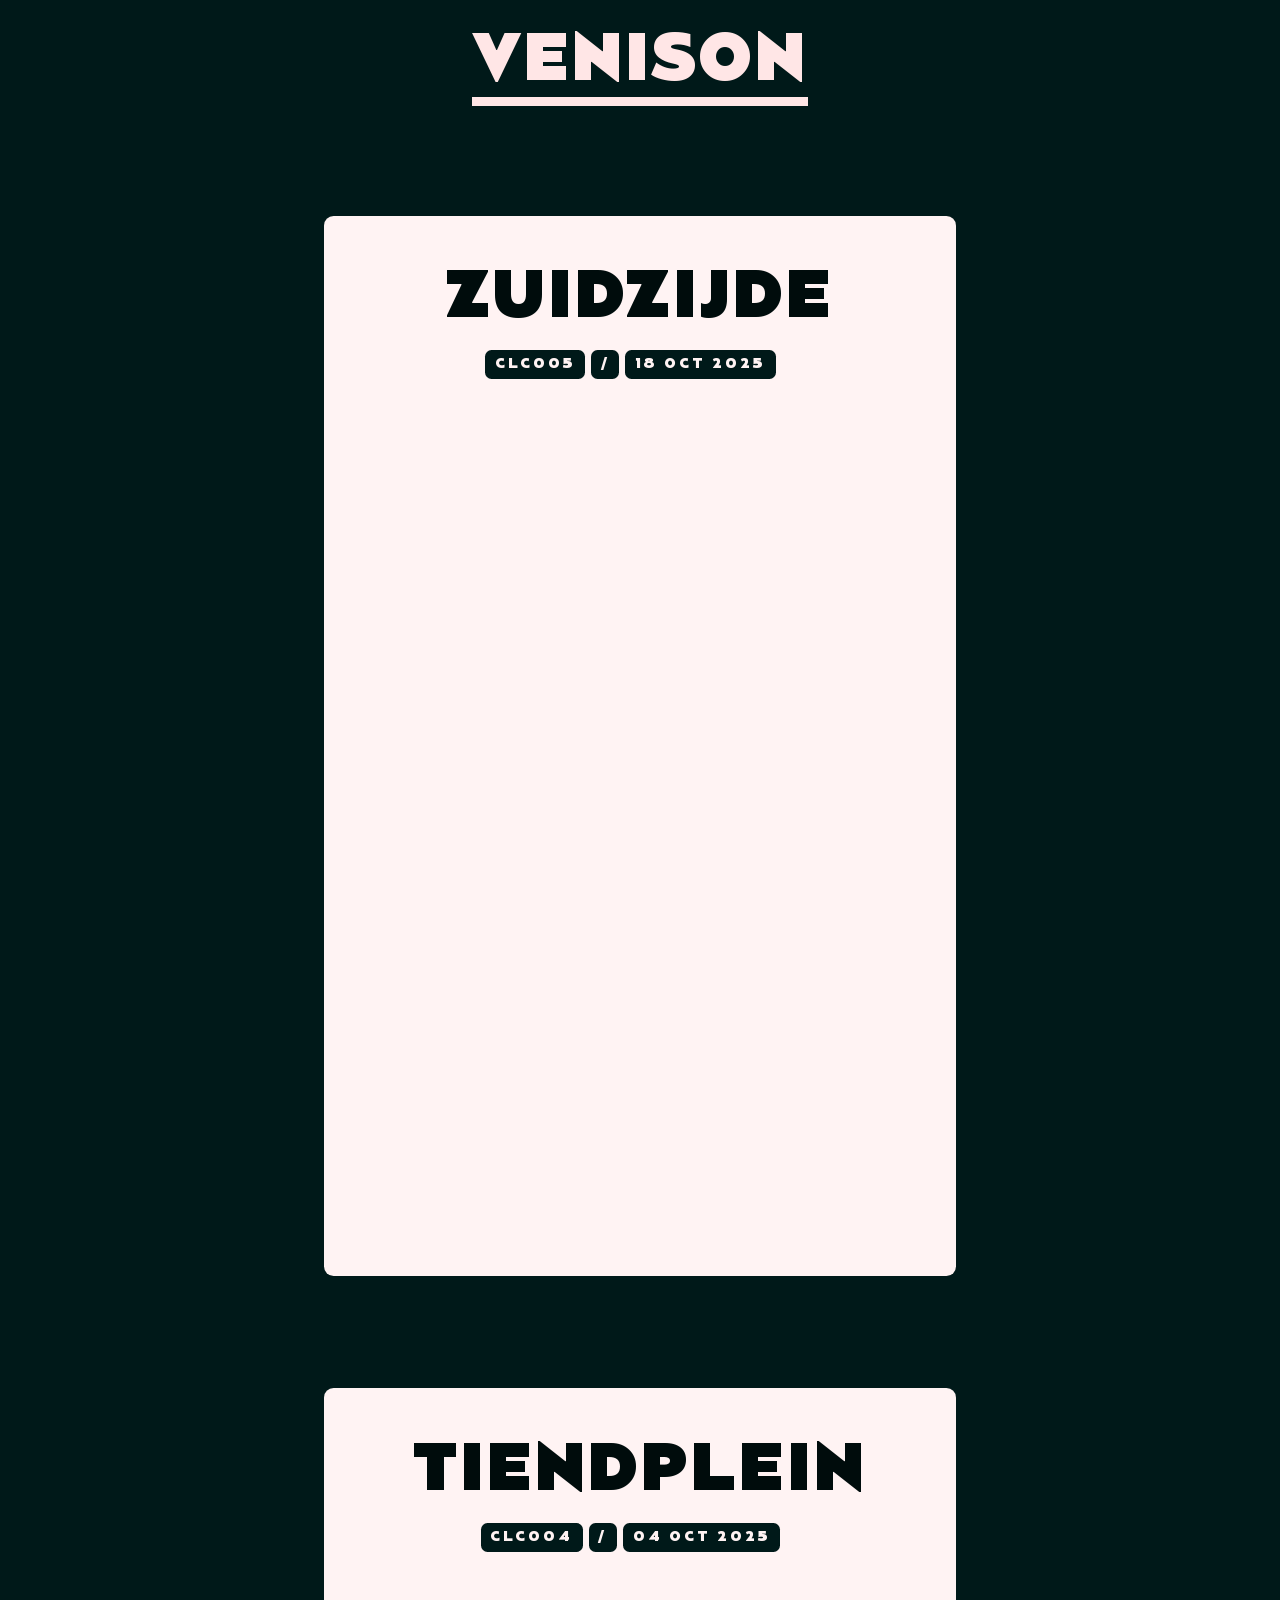
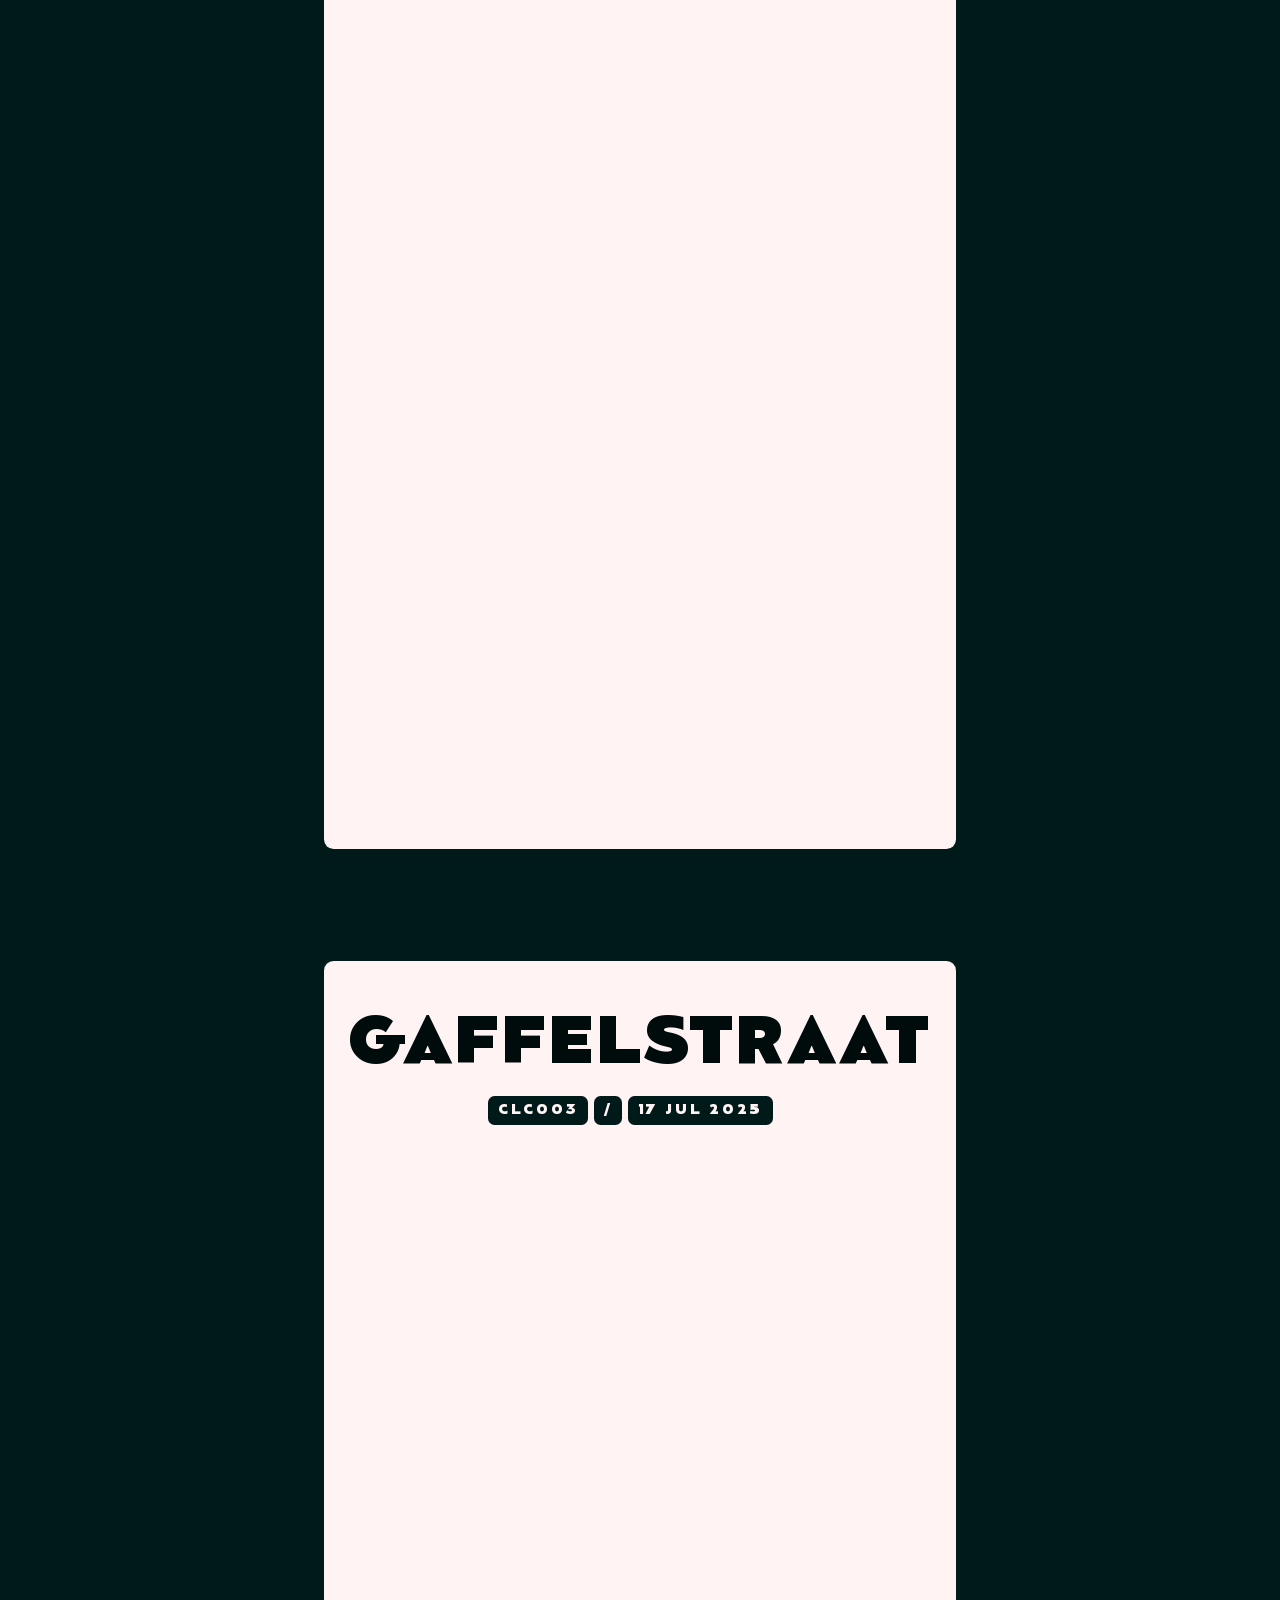
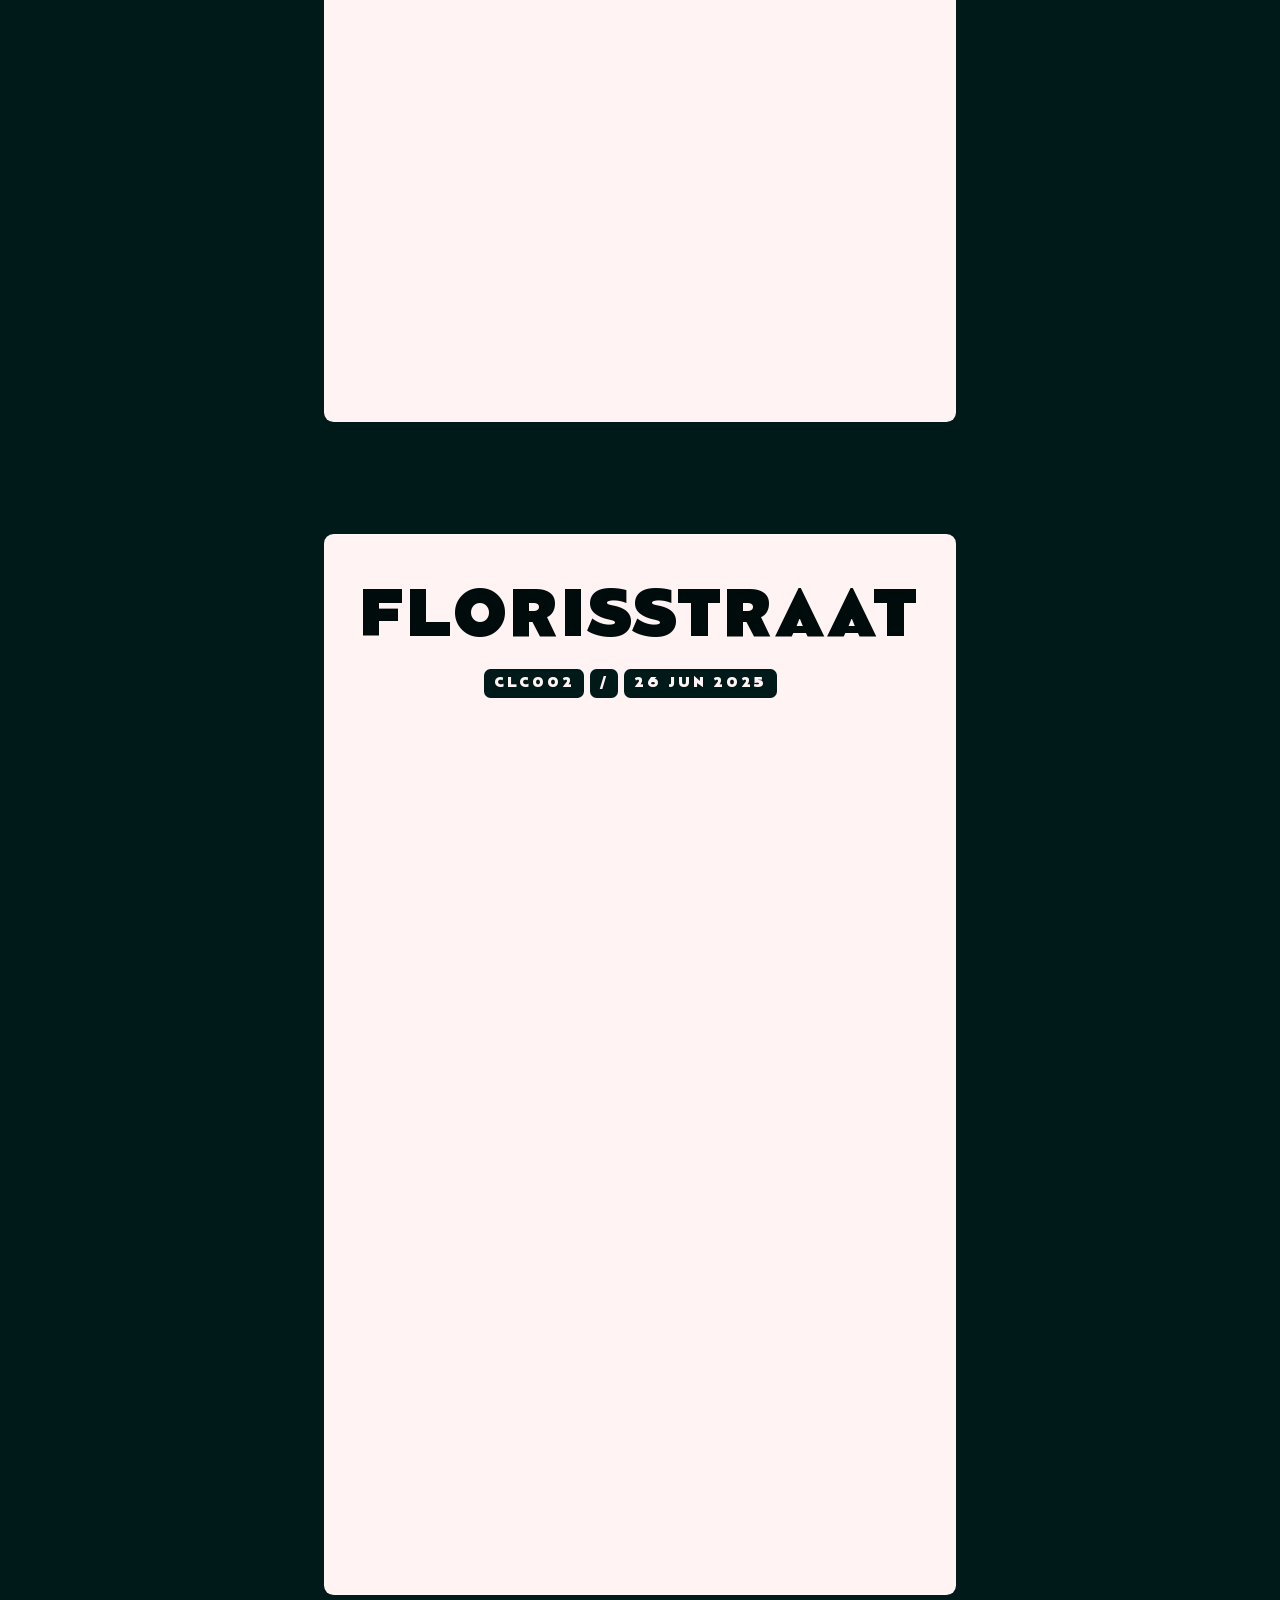
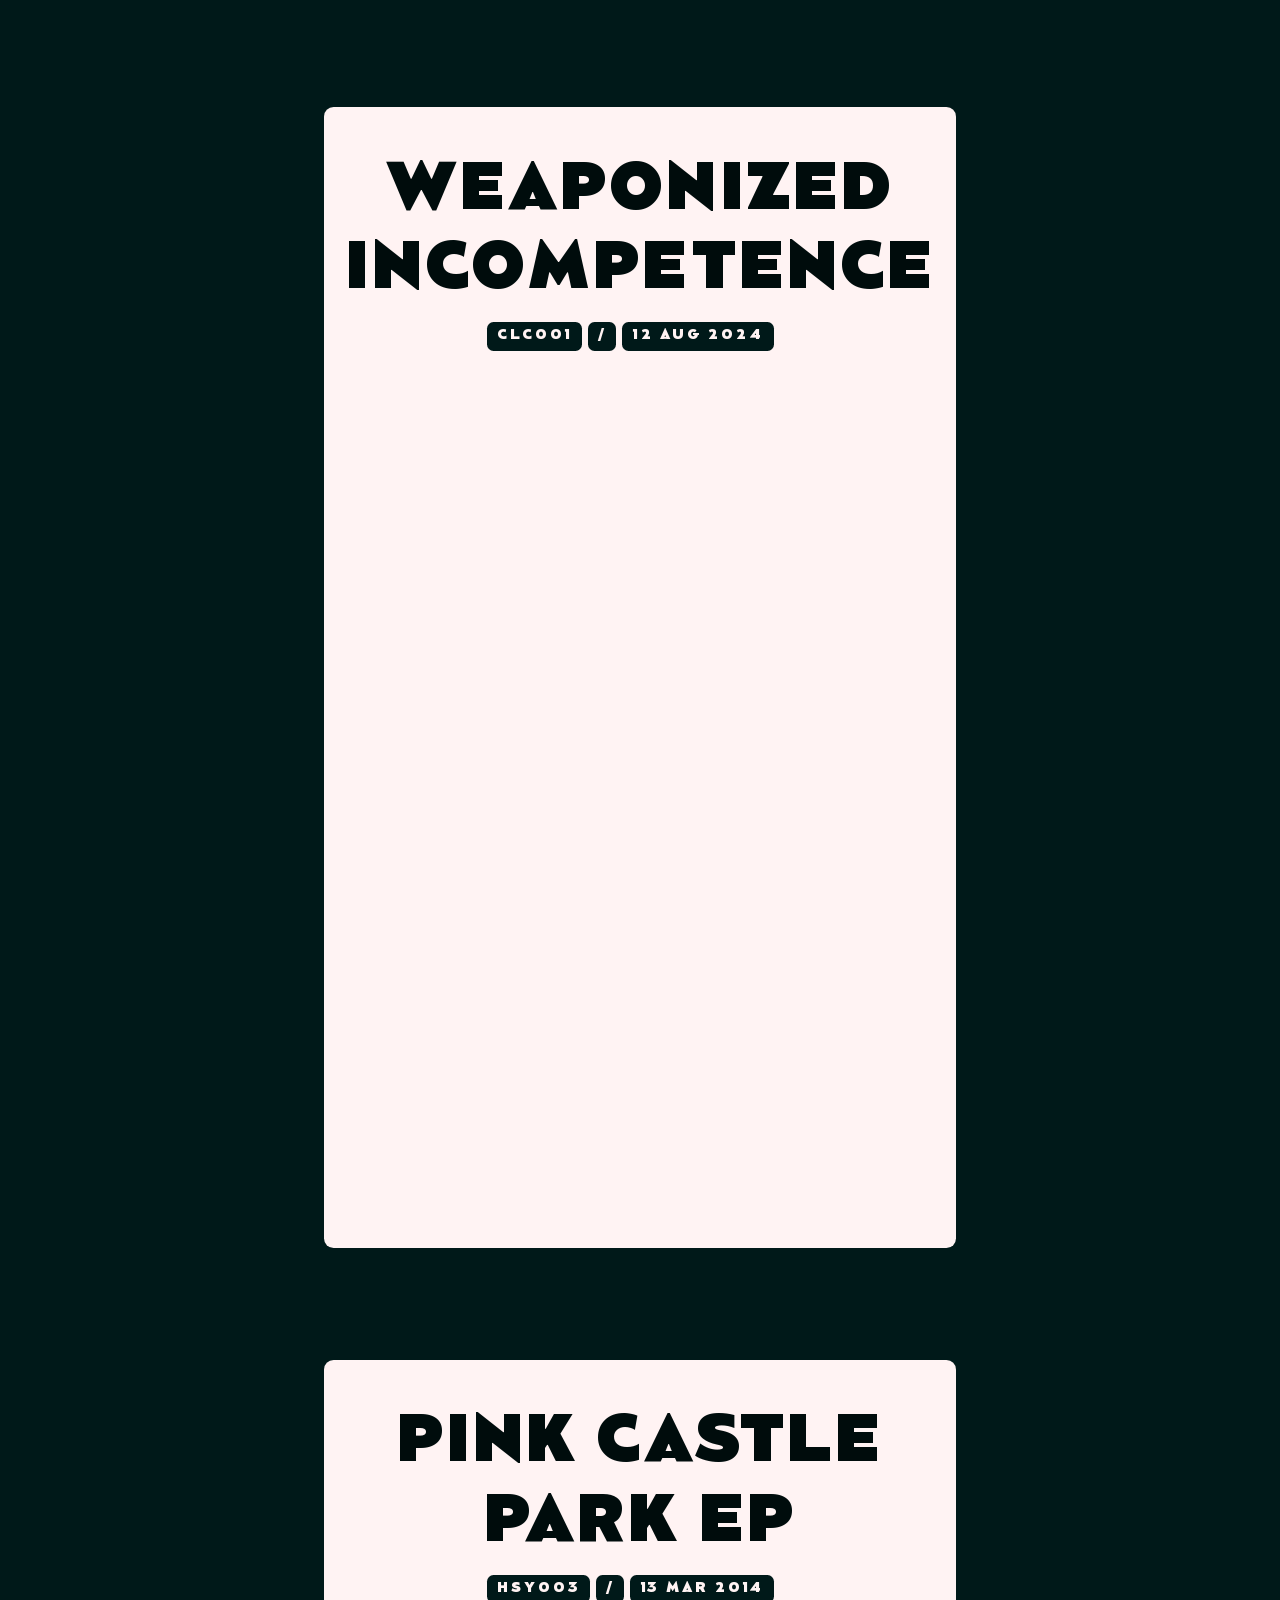
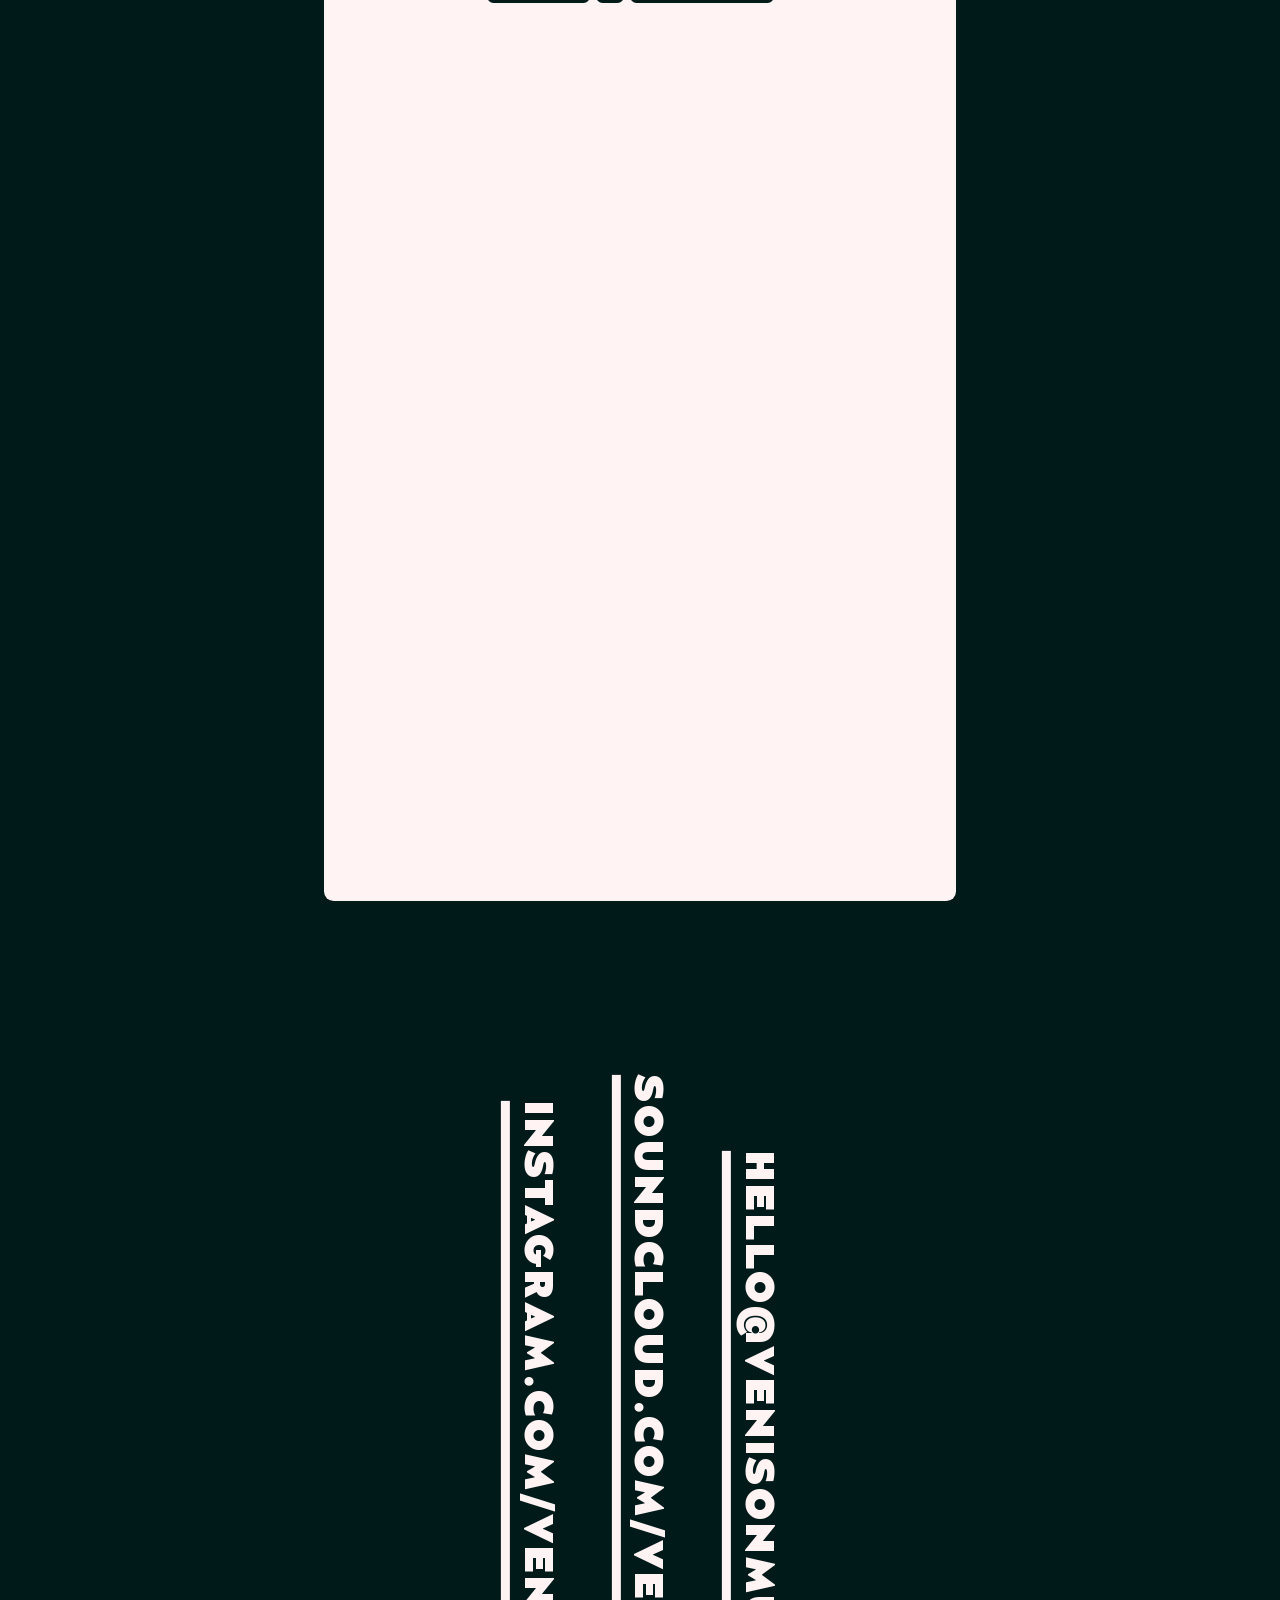
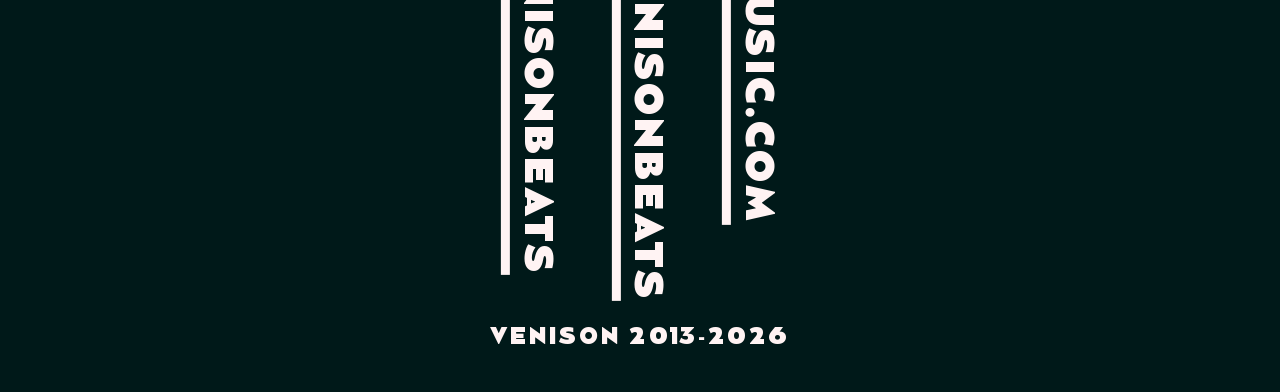
==== docs/index.html @ d639138d "[init] website" ====
<!DOCTYPE html>
<html lang="en">
<head>
	<meta charset="UTF-8">
	<meta name="viewport" content="width=device-width, initial-scale=1.0">

	<title>Venison</title>
	<meta http-equiv="Cache-Control" content="no-cache">
	<meta name="title" content="Venison">
	<meta name="description" content="Venison is the techno alias of pioneering Jungle and Drum & Bass producer Chris Inperspective">
	<meta name="keywords" content="techno, house, afrobeat, breaks, garage, independent artists, techno, house, afrobeat, breaks, garage, dnb, jungle, leftfield, venison">
	<meta name="robots" content="index, follow">
	<meta name="language" content="English">
	<meta name="author" content="Venison">

	<meta property="og:type" content="website">
	<meta property="og:url" content="https://venisonmusic.com">
	<meta property="og:title" content="Venison">
	<meta property="og:description" content="Venison is the techno alias of pioneering Jungle and Drum & Bass producer Chris Inperspective">
	<meta property="og:image" content="https://venisonmusic.com/venison_music.jpg">

	<meta property="twitter:card" content="summary_large_image">
	<meta property="twitter:url" content="https://venisonmusic.com?1771693195691">
	<meta property="twitter:title" content="Venison">
	<meta property="twitter:description" content="Venison is the techno alias of pioneering Jungle and Drum & Bass producer Chris Inperspective">
	<meta property="twitter:image" content="https://venisonmusic.com/venison_music.jpg?1771693195691">

	<link rel="stylesheet" rel="preconnect" href="index.css?1771693195691">
	<link rel="canonical" href="https://venisonmusic.com">

	<link rel="icon" rel="preconnect" type="image/png" href="/favicon.svg?1771693195691">

	<script type="application/ld+json">
		{
			"@context": "https://schema.org",
			"@type": "MusicGroup",
			"name": "Venison",
			"url": "https://venisonmusic.com",
			"logo": "https://venisonmusic.com/venison_logo.jpg",
			"sameAs": ["https://soundcloud.com/venisonbeats","https://instagram.com/venisonbeats"],
			"description": "Venison is the techno alias of pioneering Jungle and Drum & Bass producer Chris Inperspective",
			"genre": ["techno","house","afrobeat","breaks","garage","dnb","jungle","leftfield"]
		}
	</script>
</head>
<body>
	<main>
		<header class="site-header" aria-label="site header">
			<h1>
				<a href="https://venisonmusic.com" title="Venison | Venison is the techno alias of pioneering Jungle and Drum & Bass producer Chris Inperspective" >Venison</a>
			</h1>
			<!-- <p class="desc">Venison is the techno alias of pioneering Jungle and Drum & Bass producer Chris Inperspective</p> -->
		</header>
		
	<article class="release" itemscope itemtype="https://schema.org/MusicRelease">
		<h2 itemprop="name">
			<a href="https://papertape.bandcamp.com/album/clc005-zuidzijde" title="[CLC005] Zuidzijde">
				<span class="title">Zuidzijde</span>
			</a>
		</h2>
		<div class="player" itemprop="workExample" itemscope itemtype="https://schema.org/AudioObject">
			
			<header>
				

				<div class="meta">
					<a class="id" href="https://papertape.bandcamp.com/album/clc005-zuidzijde" itemprop="identifier">CLC005</a>
					<span class="sep">/</span>
					<time class="date" itemprop="datePublished" datetime="2025-10-17" >18 Oct 2025 </time>
				</div>
			</header>

			
	<div class="bandcamp-embed">
		<iframe 
			title="Venison - CLC005 - Zuidzijde player"
			fetchpriority="high"
			style="width:100%;height:9999px"
			src="https://bandcamp.com/EmbeddedPlayer/album=758929657/size=large/bgcol=000000/linkcol=f9f9f9/tracklist=true" 
			seamless>
			Venison - CLC005 - Zuidzijde (released 18 Oct 2025 )
		</iframe>
	</div>
		</div>

		<footer>
			<svg xmlns="http://www.w3.org/2000/svg" viewBox="0 0 100 100">
			  	<circle cx="50" cy="50" r="50" fill="#CCCCCC" />
			</svg>
		</footer>
	</article>
	<article class="release" itemscope itemtype="https://schema.org/MusicRelease">
		<h2 itemprop="name">
			<a href="https://papertape.bandcamp.com/album/clc004-tiendplein" title="[CLC004] Tiendplein">
				<span class="title">Tiendplein</span>
			</a>
		</h2>
		<div class="player" itemprop="workExample" itemscope itemtype="https://schema.org/AudioObject">
			
			<header>
				

				<div class="meta">
					<a class="id" href="https://papertape.bandcamp.com/album/clc004-tiendplein" itemprop="identifier">CLC004</a>
					<span class="sep">/</span>
					<time class="date" itemprop="datePublished" datetime="2025-10-03" >04 Oct 2025 </time>
				</div>
			</header>

			
	<div class="bandcamp-embed">
		<iframe 
			title="Venison - CLC004 - Tiendplein player"
			fetchpriority="high"
			style="width:100%;height:9999px"
			src="https://bandcamp.com/EmbeddedPlayer/album=3398299743/size=large/bgcol=000000/linkcol=f9f9f9/tracklist=true" 
			seamless>
			Venison - CLC004 - Tiendplein (released 04 Oct 2025 )
		</iframe>
	</div>
		</div>

		<footer>
			<svg xmlns="http://www.w3.org/2000/svg" viewBox="0 0 100 100">
			  	<circle cx="50" cy="50" r="50" fill="#CCCCCC" />
			</svg>
		</footer>
	</article>
	<article class="release" itemscope itemtype="https://schema.org/MusicRelease">
		<h2 itemprop="name">
			<a href="https://papertape.bandcamp.com/album/clc003-gaffelstraat" title="[CLC003] Gaffelstraat">
				<span class="title">Gaffelstraat</span>
			</a>
		</h2>
		<div class="player" itemprop="workExample" itemscope itemtype="https://schema.org/AudioObject">
			
			<header>
				

				<div class="meta">
					<a class="id" href="https://papertape.bandcamp.com/album/clc003-gaffelstraat" itemprop="identifier">CLC003</a>
					<span class="sep">/</span>
					<time class="date" itemprop="datePublished" datetime="2025-07-16" >17 Jul 2025 </time>
				</div>
			</header>

			
	<div class="bandcamp-embed">
		<iframe 
			title="Venison - CLC003 - Gaffelstraat player"
			fetchpriority="high"
			style="width:100%;height:9999px"
			src="https://bandcamp.com/EmbeddedPlayer/album=855532657/size=large/bgcol=000000/linkcol=f9f9f9/tracklist=true" 
			seamless>
			Venison - CLC003 - Gaffelstraat (released 17 Jul 2025 )
		</iframe>
	</div>
		</div>

		<footer>
			<svg xmlns="http://www.w3.org/2000/svg" viewBox="0 0 100 100">
			  	<circle cx="50" cy="50" r="50" fill="#CCCCCC" />
			</svg>
		</footer>
	</article>
	<article class="release" itemscope itemtype="https://schema.org/MusicRelease">
		<h2 itemprop="name">
			<a href="https://papertape.bandcamp.com/album/clc002-florisstraat" title="[CLC002] Florisstraat">
				<span class="title">Florisstraat</span>
			</a>
		</h2>
		<div class="player" itemprop="workExample" itemscope itemtype="https://schema.org/AudioObject">
			
			<header>
				

				<div class="meta">
					<a class="id" href="https://papertape.bandcamp.com/album/clc002-florisstraat" itemprop="identifier">CLC002</a>
					<span class="sep">/</span>
					<time class="date" itemprop="datePublished" datetime="2025-06-25" >26 Jun 2025 </time>
				</div>
			</header>

			
	<div class="bandcamp-embed">
		<iframe 
			title="Venison - CLC002 - Florisstraat player"
			fetchpriority="high"
			style="width:100%;height:9999px"
			src="https://bandcamp.com/EmbeddedPlayer/album=599739977/size=large/bgcol=000000/linkcol=f9f9f9/tracklist=true" 
			seamless>
			Venison - CLC002 - Florisstraat (released 26 Jun 2025 )
		</iframe>
	</div>
		</div>

		<footer>
			<svg xmlns="http://www.w3.org/2000/svg" viewBox="0 0 100 100">
			  	<circle cx="50" cy="50" r="50" fill="#CCCCCC" />
			</svg>
		</footer>
	</article>
	<article class="release" itemscope itemtype="https://schema.org/MusicRelease">
		<h2 itemprop="name">
			<a href="https://papertape.bandcamp.com/album/clc001-weaponized-incompetence" title="[CLC001] Weaponized Incompetence">
				<span class="title">Weaponized Incompetence</span>
			</a>
		</h2>
		<div class="player" itemprop="workExample" itemscope itemtype="https://schema.org/AudioObject">
			
			<header>
				

				<div class="meta">
					<a class="id" href="https://papertape.bandcamp.com/album/clc001-weaponized-incompetence" itemprop="identifier">CLC001</a>
					<span class="sep">/</span>
					<time class="date" itemprop="datePublished" datetime="2024-08-11" >12 Aug 2024 </time>
				</div>
			</header>

			
	<div class="bandcamp-embed">
		<iframe 
			title="Venison - CLC001 - Weaponized Incompetence player"
			fetchpriority="high"
			style="width:100%;height:9999px"
			src="https://bandcamp.com/EmbeddedPlayer/album=918047619/size=large/bgcol=000000/linkcol=f9f9f9/tracklist=true" 
			seamless>
			Venison - CLC001 - Weaponized Incompetence (released 12 Aug 2024 )
		</iframe>
	</div>
		</div>

		<footer>
			<svg xmlns="http://www.w3.org/2000/svg" viewBox="0 0 100 100">
			  	<circle cx="50" cy="50" r="50" fill="#CCCCCC" />
			</svg>
		</footer>
	</article>
	<article class="release" itemscope itemtype="https://schema.org/MusicRelease">
		<h2 itemprop="name">
			<a href="https://heresybeats.bandcamp.com/album/hsy003-venison-pink-castle-park-ep" title="[HSY003] Pink Castle Park EP">
				<span class="title">Pink Castle Park EP</span>
			</a>
		</h2>
		<div class="player" itemprop="workExample" itemscope itemtype="https://schema.org/AudioObject">
			
			<header>
				

				<div class="meta">
					<a class="id" href="https://heresybeats.bandcamp.com/album/hsy003-venison-pink-castle-park-ep" itemprop="identifier">HSY003</a>
					<span class="sep">/</span>
					<time class="date" itemprop="datePublished" datetime="2014-03-12" >13 Mar 2014 </time>
				</div>
			</header>

			
	<div class="bandcamp-embed">
		<iframe 
			title="Venison - HSY003 - Venison - Pink Castle Park EP player"
			fetchpriority="high"
			style="width:100%;height:9999px"
			src="https://bandcamp.com/EmbeddedPlayer/album=2379107844/size=large/bgcol=000000/linkcol=f9f9f9/tracklist=true" 
			seamless>
			Venison - HSY003 - Venison - Pink Castle Park EP (released 13 Mar 2014 )
		</iframe>
	</div>
		</div>

		<footer>
			<svg xmlns="http://www.w3.org/2000/svg" viewBox="0 0 100 100">
			  	<circle cx="50" cy="50" r="50" fill="#CCCCCC" />
			</svg>
		</footer>
	</article>

		<footer class="site-footer" aria-label="site footer">
			<ul><li><address aria-label="email"><a href="mailto:hello@venisonmusic.com">hello@venisonmusic.com</a></address></li>
<li><a itemprop="sameAs" aria-label="soundcloud.com/venisonbeats" href="https://soundcloud.com/venisonbeats">soundcloud.com/venisonbeats</a></li>
<li><a itemprop="sameAs" aria-label="instagram.com/venisonbeats" href="https://instagram.com/venisonbeats">instagram.com/venisonbeats</a></li></ul>
			<address>
				<a href="mailto:info@heresybeats.com">Venison</a>
				<span>2013-2026</span>
			</address>
		</footer>
	</main>

</body>
</html>
---- docs/index.css ----
:root {

		--size: 14px;
		--fg: #fff3f3;
		--dark: #fff3f3;
		--bg: #001919;
		--fade: #fff3f3;
		--width: 680px;
	}

	:root {

		--border: calc( var(--size) * 0.682 );
	}
	@media screen and (max-width: 600px) {

		:root {
			--size: 2vw;
		}
	}

	@font-face {
		font-family: "StudioSunBalginBlack";
		src: url("StudioSunBalginBlack.woff2") format("woff2");
		font-weight: normal;
		font-style: normal;
		font-display: swap;
	}



	a, a:visited, a:hover, a:active {
		color: var(--fg);
		text-decoration: none;
	}

	h1,h2,h3,h4,h5,h6, * {
		font-size: 1em;
		font-weight: normal;
		padding: 0;
		margin: 0;
		list-style-type: none;
		font-style: normal;
	}

	/* ========= HTML ========= */

	html, body, main {
		text-transform: uppercase;
		font-family: 'StudioSunBalginBlack', sans-serif;
		color: var(--fg);
		background: var(--bg);
		font-size: var(--size);
		padding: 0;
		margin: 0;
		letter-spacing: calc( 0.682em * 0.682 * 0.682 * 0.682 );
	}
	* {
		line-height: 1.2em;
		padding: 0;
		margin: 0;
	}

	/* ========= EMBEDS ========= */

	.bandcamp-embed {
		height: auto;
		aspect-ratio: 1 / 1.4!important;
		position: relative;
		display: block;
		overflow: hidden;
		border-radius: var(--border);
		overflow: hidden;
	}
	@media screen and (max-width: 600px) {
		.bandcamp-embed {

			aspect-ratio: 1 / 1.5!important;
		}
	}

	.bandcamp-embed iframe {
		border: none;
		margin: -2px;
		width: calc(100% + 2px)!important;
		position: relative;
		left: -1px;
		top: -1px;
	}

	/* ========= HEADER ========= */

	header.site-header {
		display: block;
		position: sticky;
		top: 0px;
		left: 0px;
		display: block;
		z-index: 2;
		mix-blend-mode: difference;
	}

	header.site-header h1 {
		padding: 1.682em;
		padding-bottom: 0em;
		/*padding-top: calc( 1.682em * 1.682);*/
		/*overflow: clip;*/
	}
	header.site-header h1 a {
		color: #fff;
		font-size: calc( 1.682em * 1.682 * 1.682 );
		font-weight: bold;
		border-bottom: var(--border) solid #fff;
	}
	header.site-header h1 span {
		position: absolute;
		left: -9999px;
		top: -9999px;
	}
	header.site-header h1 img {
		margin: 1.682em;
	}

	header.site-header .desc {
		color: var(--fade);
	}

	/* ========= MAIN ========= */

	main {
		margin: 0 auto;
		max-width: var(--width);
		text-align: center;
	}

	.release {
		position: relative;
		z-index: 1;
		/*background: #fff;*/
		overflow: clip;
		padding: 0px;
		border-radius: var(--border);
		margin: calc( 1.682em * 1.682 * 1.682 * 1.682 ) 1.682em;
		background: var(--fg);
		border-bottom-left-radius: var(--border);
		border-bottom-right-radius: var(--border);
	}

	.release header {
		display: flex;
		flex-direction: column;
		align-items: center;
		position: absolute;
		left: calc(var(--border) * -1);
		top: 0;
		width: 100%;
	}

	.release .player {
		position: relative;
		padding: var(--border);
		padding-top: calc(1.682em * 1.682 * 1.682);
	}

	.release h2 {
		display: block;
		position: sticky;
		z-index: 2;
		top: 1em;
		padding-top: 0.682em;
		align-self: flex-start;
		width: 100%;
		mix-blend-mode: difference;
	}

	.release h2 a {
		display: flex;
		flex-direction: column;
		align-items: center;
		color: #fff;
	}
	.release h2 a .title {
		transition: all 0.2s ease;
	}
	.release h2 a:hover .title {
		border-bottom-color: var(--dark);
	}

	.meta {
		margin-top: 0.682em;
	}

	h2 span {
		display: block;
	}

	.artist, .title {
		display: block;
	}

	.id, .date, .sep {
		font-weight: 500;
		color: var(--bg);
		display: inline-block;
		background: var(--bg);
		color: var(--fg);
		line-height: 0.682em;
		text-align: center;
		vertical-align: middle;
		padding: 0.682em;
		border-radius: calc( var(--border) * 0.682 );
	}


	.id {
		font-weight: 700;
		transition: all 0.2s ease;
	}

	h2 {
		font-size: calc(1.682em * 1.682 * 1.682);
	}

	.artist, .title {
		font-weight: 700;
	}

	.release footer {
		padding: 1.682em;
		display: none;
	}

	.release footer svg {
		width: 0.682em;
		height: 0.682em;
		opacity: 0.682;
	}


	/* ========= MAIN ========= */

	footer.site-footer {
		padding: 1.682em 0;
		color: var(--fade);
		font-size: 1.682em;
		overflow: hidden;
	}

	footer.site-footer {
		height: 100vh;
		display: flex;
		flex-direction: column;
		justify-content: stretch;
		align-items: stretch;

	}
	footer.site-footer ul {
		display: flex;
		flex-grow: 1;
		flex-direction: column;
		justify-content: center;
		align-items: center;
		transform: rotate(90deg);
	}

	footer.site-footer ul li a {
		display: block;
		margin: 0.682em 0em;
		font-weight: 500;
		font-size: 1.682em;
		border-bottom: var(--border) solid var(--fg);
	}

	footer.site-footer ul li a {
		font-weight: 300;
	}
	footer.site-footer ul li a:hover {
	}
	footer.site-footer ul li address a {
		font-weight: 700;
	}

	footer.site-footer a {
		transition: all 0.2s ease;
		font-weight: 700;
	}
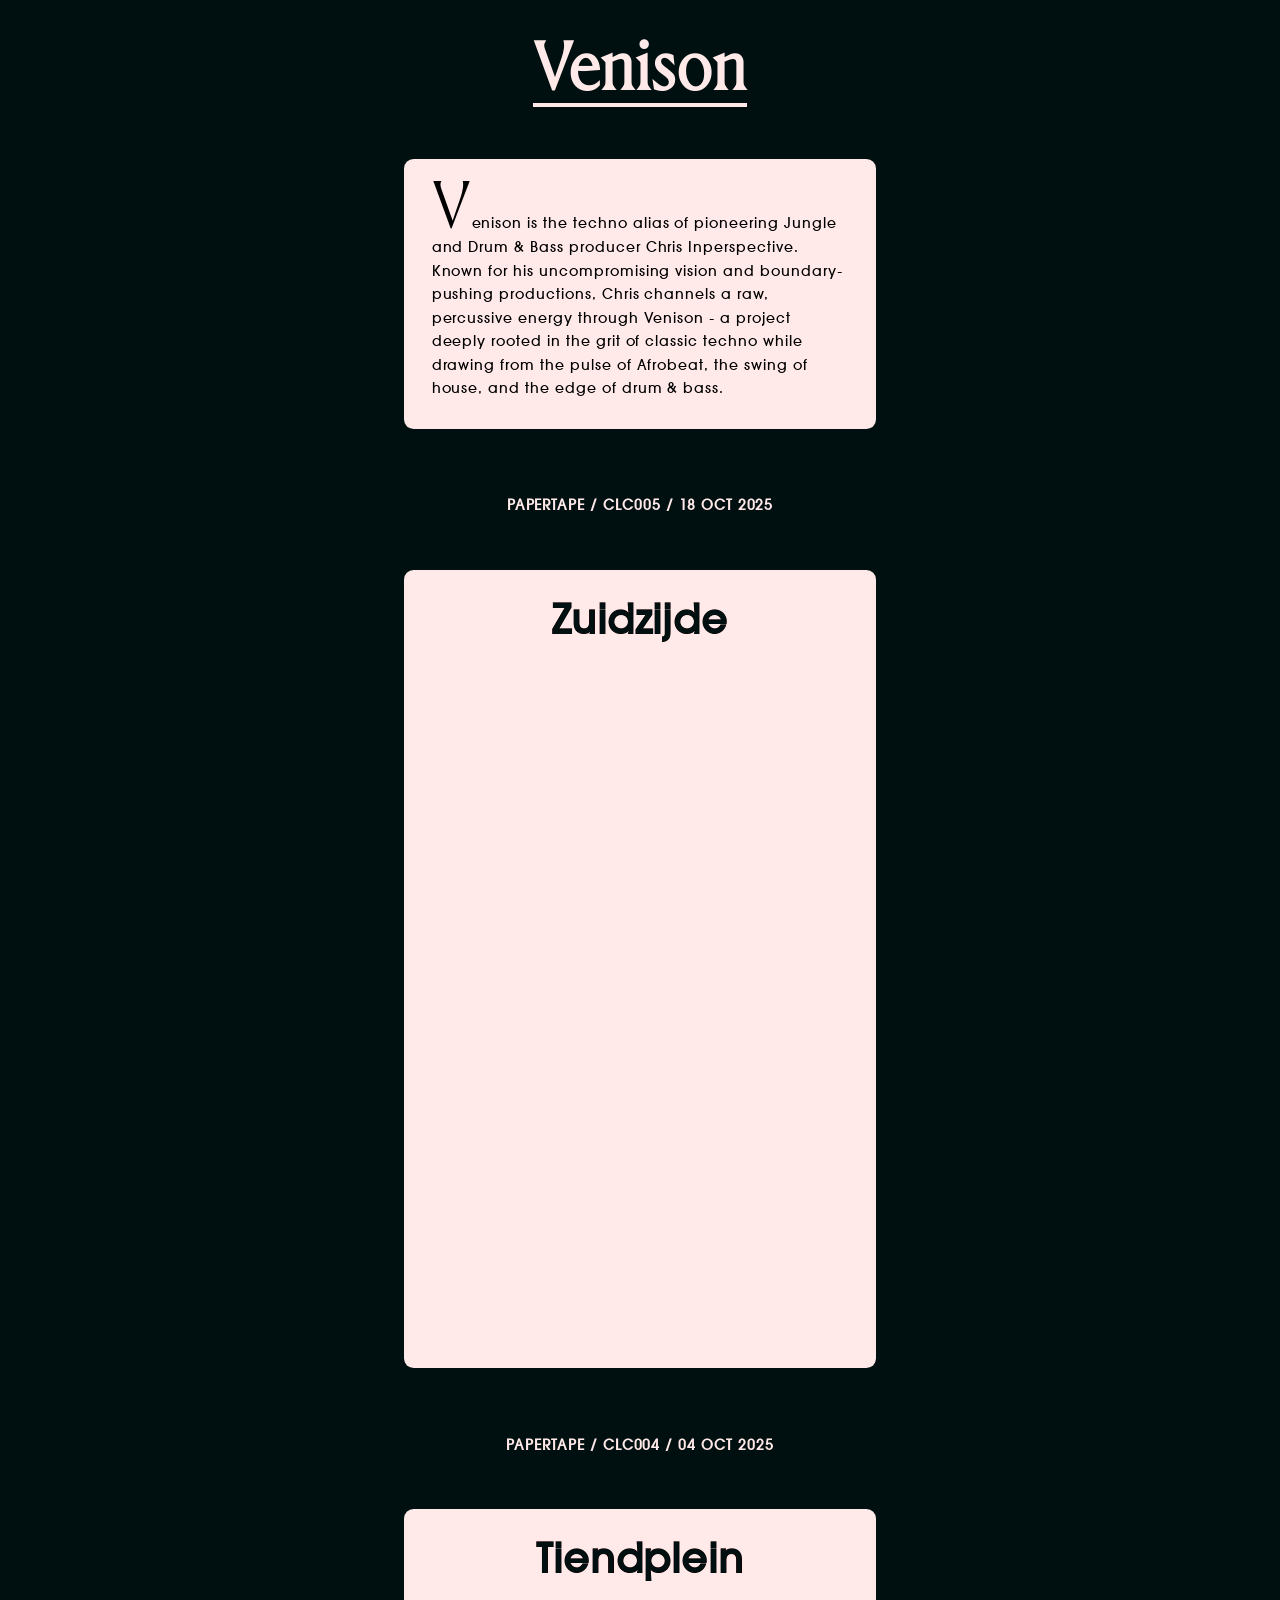
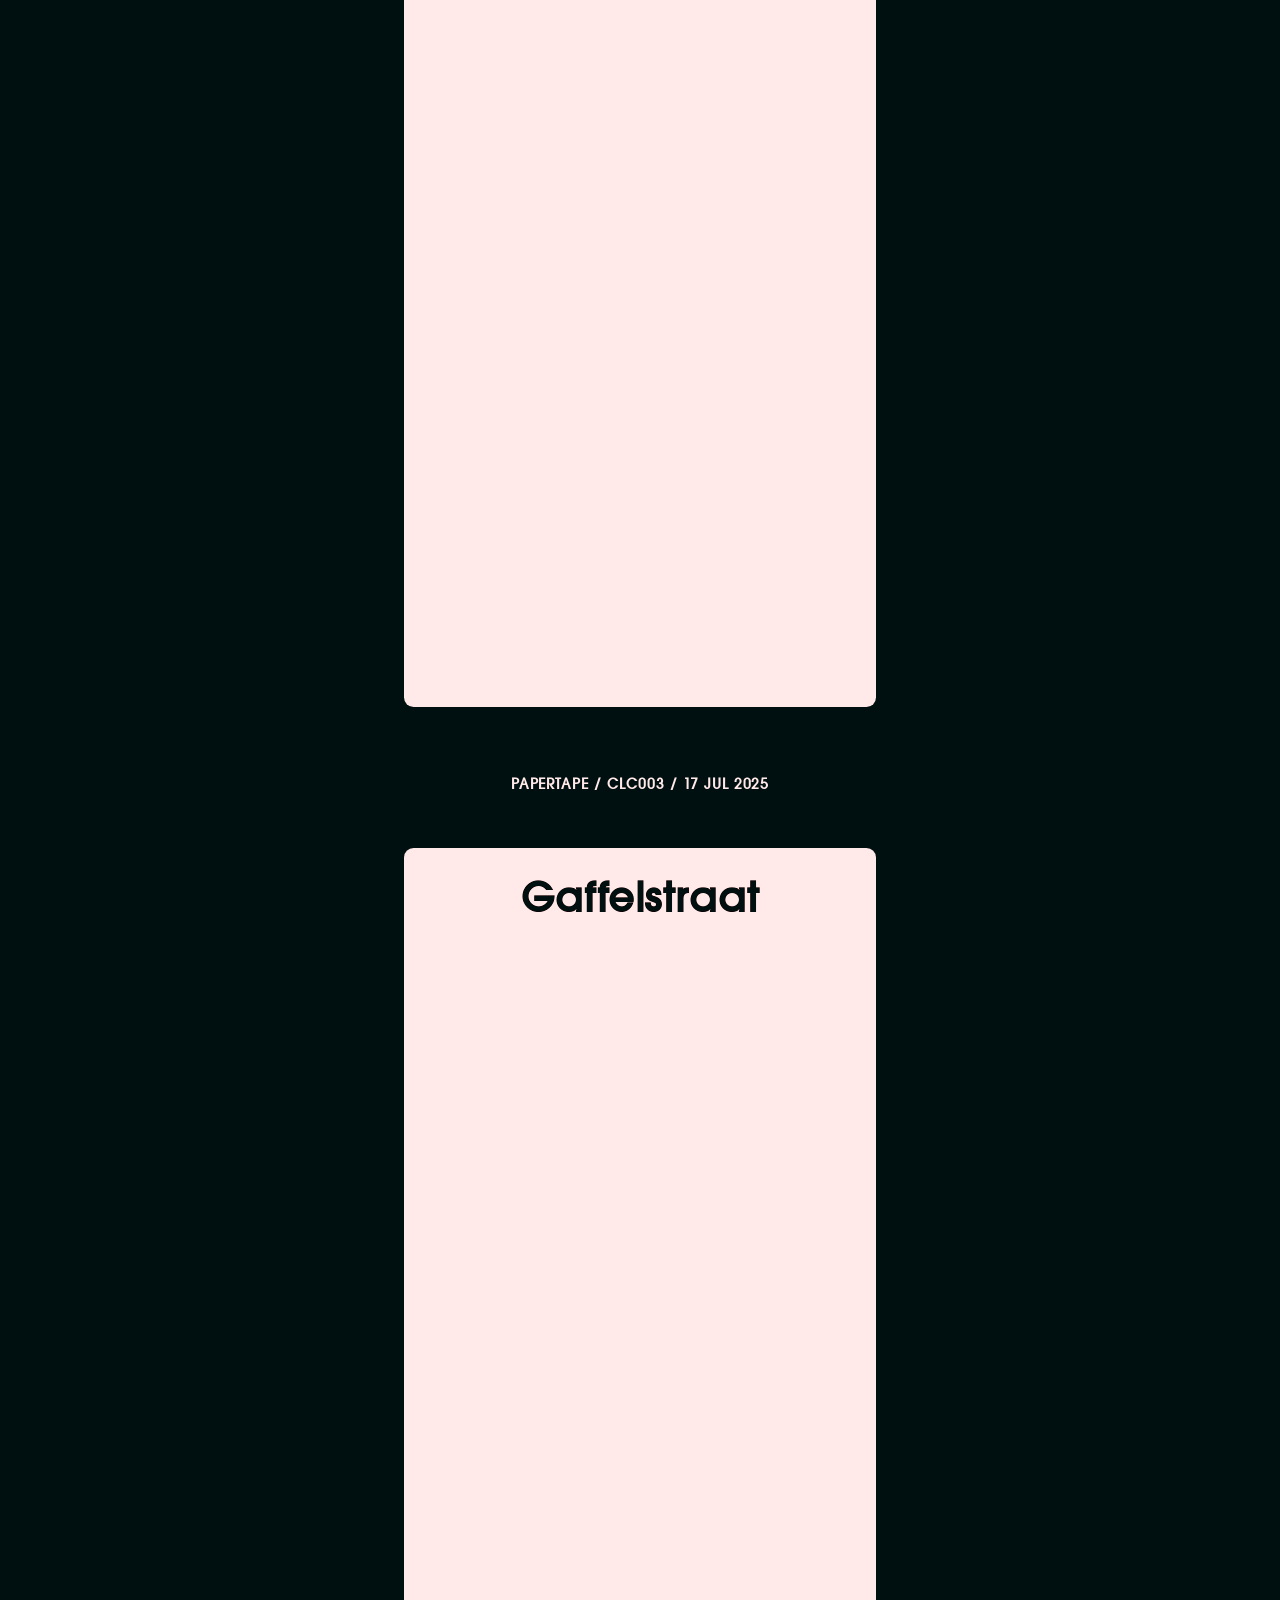
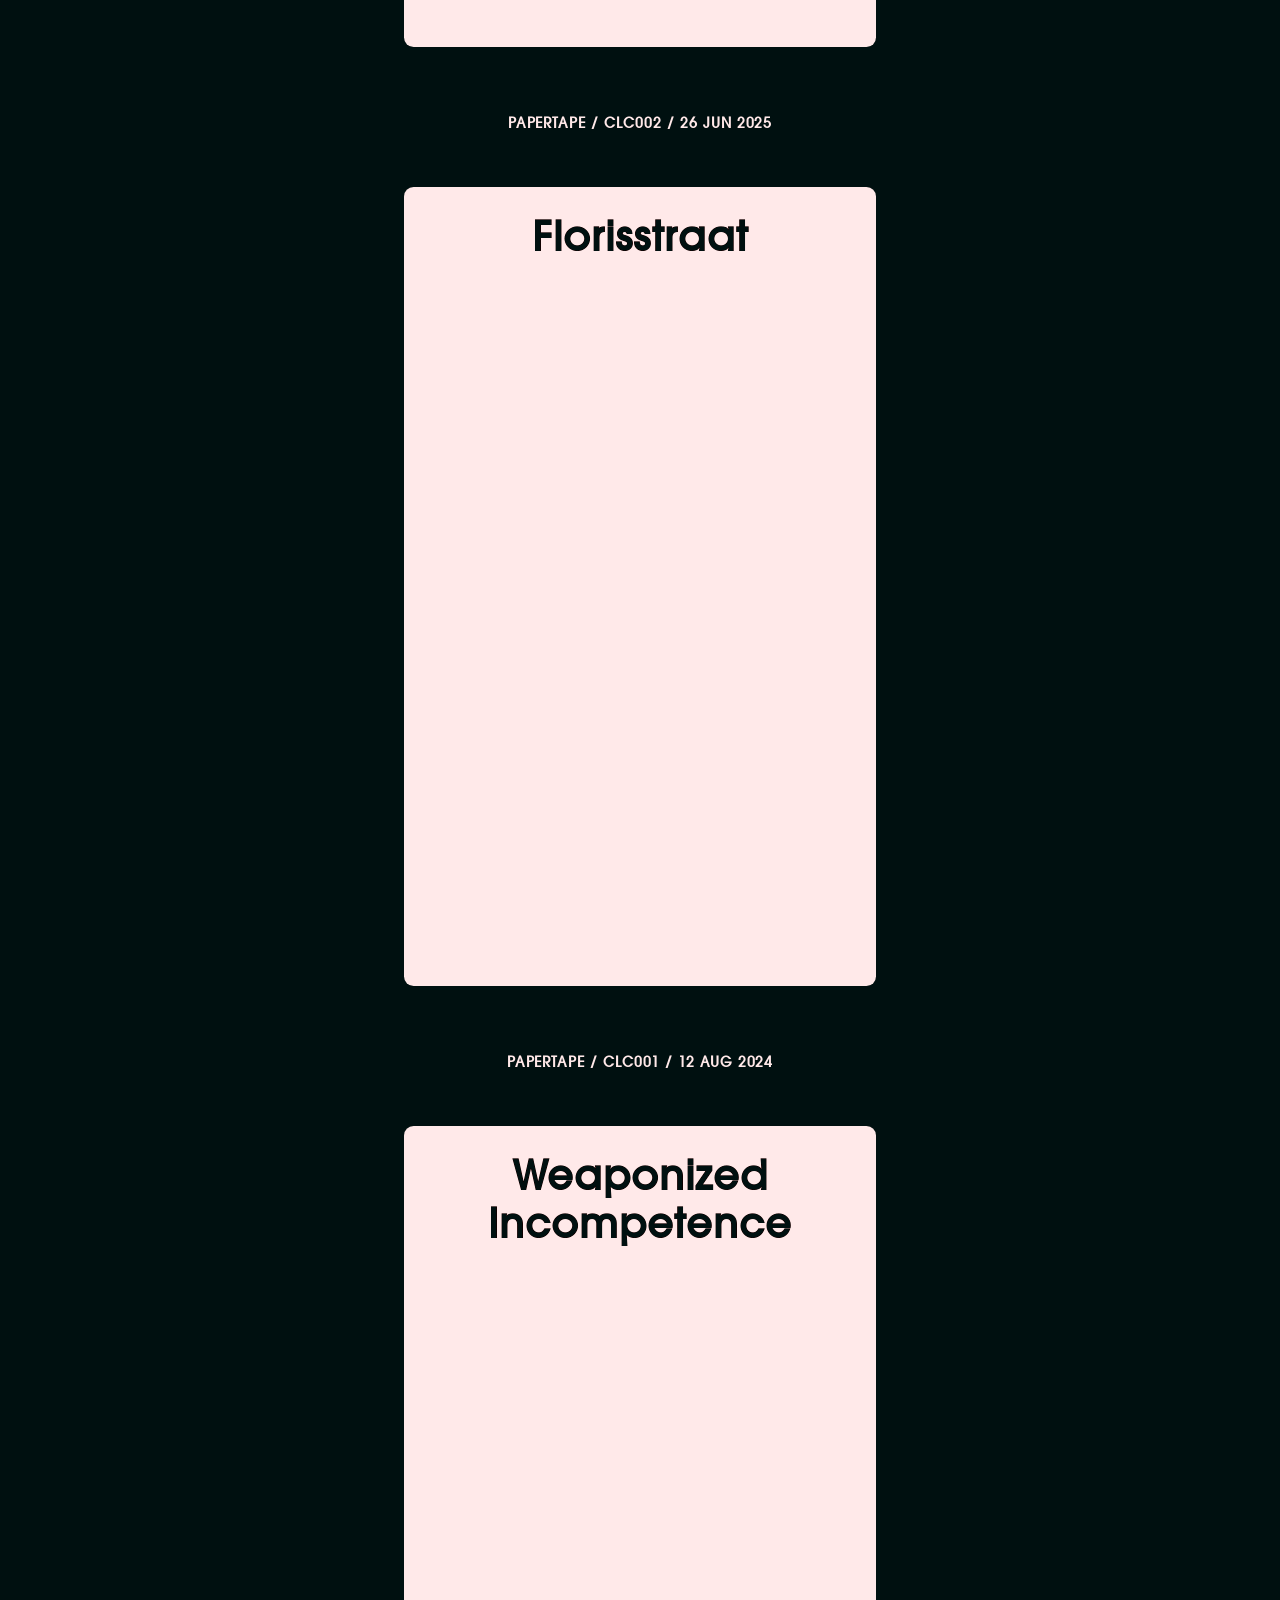
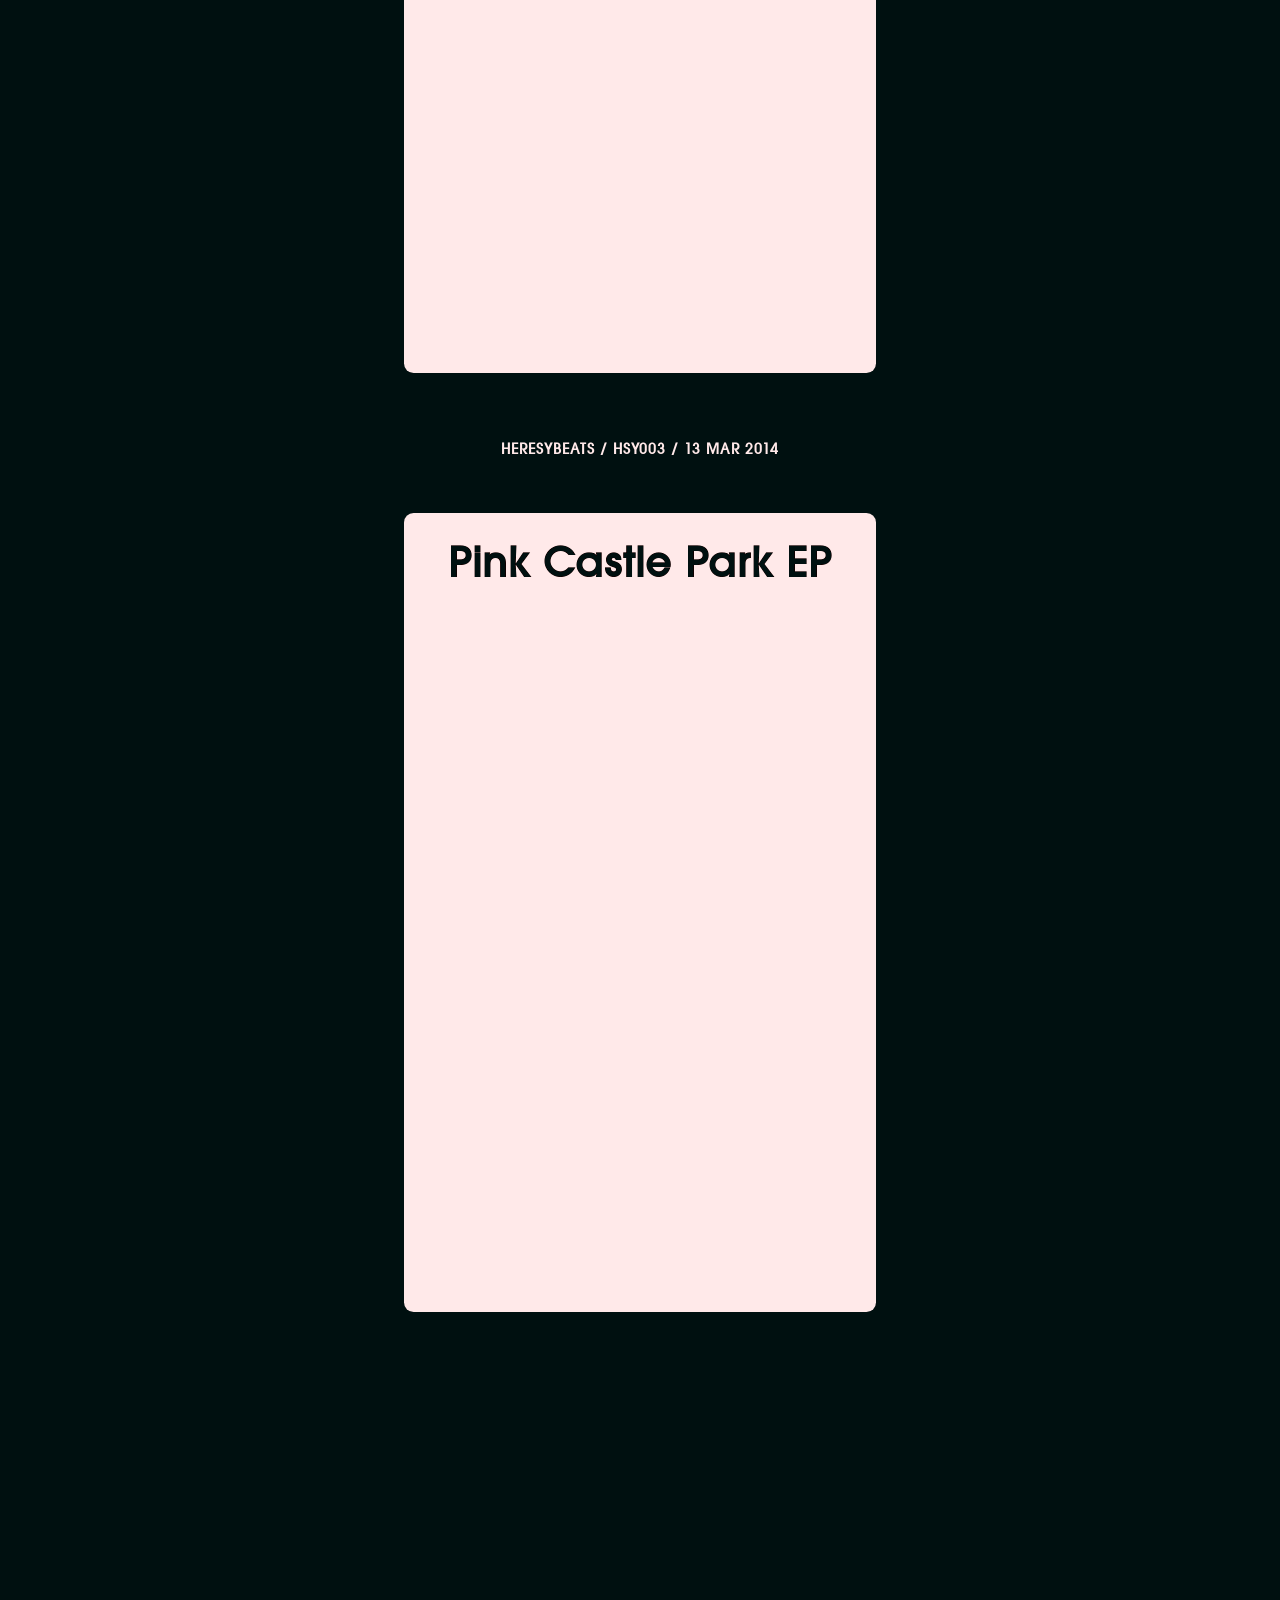
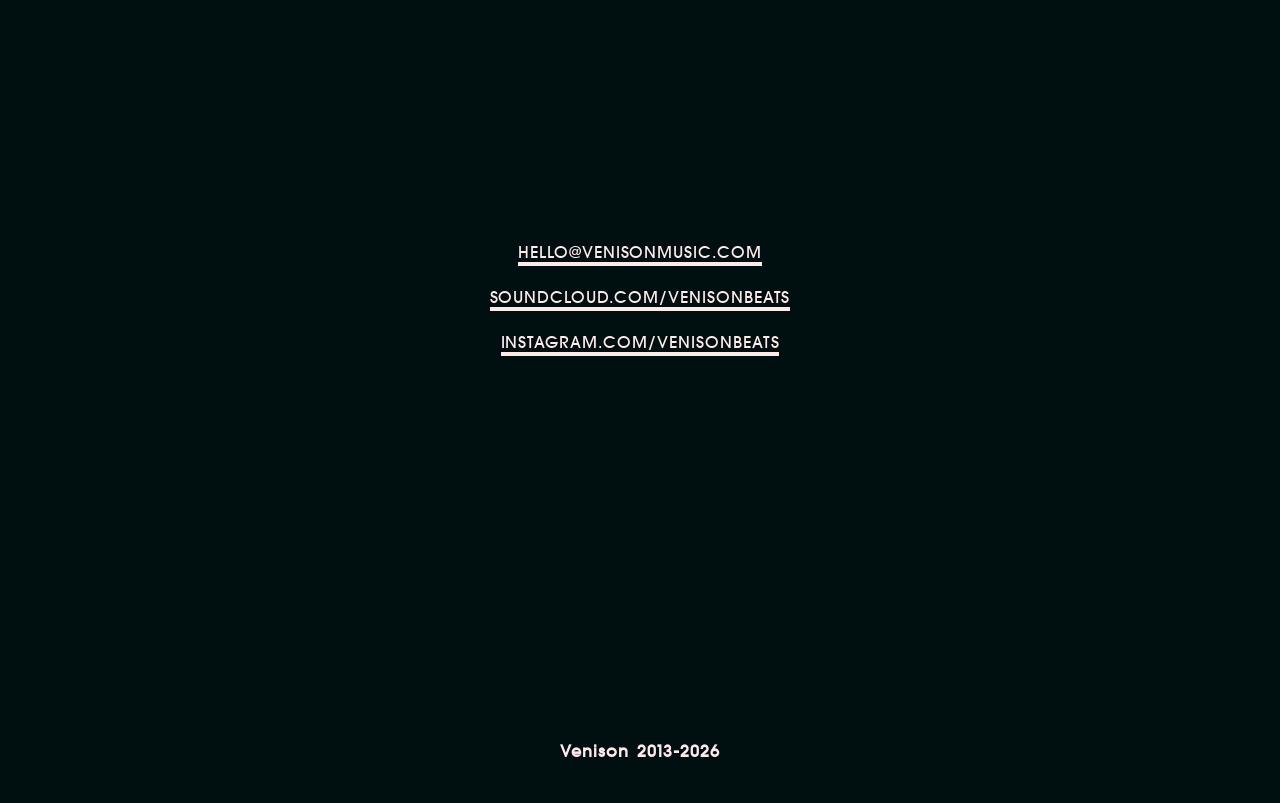
==== commit e88afc5f: "[update] design updates, meta, intro" ====
--- a/docs/index.html
+++ b/docs/index.html
@@ -20,15 +20,15 @@
 	<meta property="og:image" content="https://venisonmusic.com/venison_music.jpg">
 
 	<meta property="twitter:card" content="summary_large_image">
-	<meta property="twitter:url" content="https://venisonmusic.com?1771693195691">
+	<meta property="twitter:url" content="https://venisonmusic.com?1772298900718">
 	<meta property="twitter:title" content="Venison">
 	<meta property="twitter:description" content="Venison is the techno alias of pioneering Jungle and Drum & Bass producer Chris Inperspective">
-	<meta property="twitter:image" content="https://venisonmusic.com/venison_music.jpg?1771693195691">
-
-	<link rel="stylesheet" rel="preconnect" href="index.css?1771693195691">
+	<meta property="twitter:image" content="https://venisonmusic.com/venison_music.jpg?1772298900718">
+
+	<link rel="stylesheet" rel="preconnect" href="index.css?1772298900718">
 	<link rel="canonical" href="https://venisonmusic.com">
 
-	<link rel="icon" rel="preconnect" type="image/png" href="/favicon.svg?1771693195691">
+	<link rel="icon" rel="preconnect" type="image/png" href="/favicon.png?1772298900718">
 
 	<script type="application/ld+json">
 		{
@@ -51,228 +51,233 @@
 			</h1>
 			<!-- <p class="desc">Venison is the techno alias of pioneering Jungle and Drum & Bass producer Chris Inperspective</p> -->
 		</header>
+		<section class="intro">
+			<span>V</span>enison is the techno alias of pioneering Jungle and Drum & Bass producer Chris Inperspective. Known for his uncompromising vision and boundary-pushing productions, Chris channels a raw, percussive energy through Venison - a project deeply rooted in the grit of classic techno while drawing from the pulse of Afrobeat, the swing of house, and the edge of drum & bass.
+		</section>
+
+
 		
 	<article class="release" itemscope itemtype="https://schema.org/MusicRelease">
-		<h2 itemprop="name">
-			<a href="https://papertape.bandcamp.com/album/clc005-zuidzijde" title="[CLC005] Zuidzijde">
-				<span class="title">Zuidzijde</span>
-			</a>
-		</h2>
-		<div class="player" itemprop="workExample" itemscope itemtype="https://schema.org/AudioObject">
-			
-			<header>
-				
-
-				<div class="meta">
-					<a class="id" href="https://papertape.bandcamp.com/album/clc005-zuidzijde" itemprop="identifier">CLC005</a>
-					<span class="sep">/</span>
-					<time class="date" itemprop="datePublished" datetime="2025-10-17" >18 Oct 2025 </time>
-				</div>
-			</header>
-
-			
+		<header class="meta">
+			<a class="label" href="https://papertape.bandcamp.com/album/clc005-zuidzijde" >papertape</a>
+			<span class="sep">/</span>
+			<a class="id" href="https://papertape.bandcamp.com/album/clc005-zuidzijde" itemprop="identifier">CLC005</a>
+			<span class="sep">/</span>
+			<time class="date" itemprop="datePublished" datetime="2025-10-17" >18 Oct 2025 </time>
+		</header>
+
+		<div class="release-inner">
+			<h2 itemprop="name">
+				<a href="https://papertape.bandcamp.com/album/clc005-zuidzijde" title="[CLC005] Zuidzijde">
+					<span class="title">Zuidzijde</span>
+				</a>
+			</h2>
+			<div class="player" itemprop="workExample" itemscope itemtype="https://schema.org/AudioObject">
+
+				
 	<div class="bandcamp-embed">
 		<iframe 
 			title="Venison - CLC005 - Zuidzijde player"
 			fetchpriority="high"
 			style="width:100%;height:9999px"
-			src="https://bandcamp.com/EmbeddedPlayer/album=758929657/size=large/bgcol=000000/linkcol=f9f9f9/tracklist=true" 
+			src="https://bandcamp.com/EmbeddedPlayer/album=758929657/size=large/bgcol=ffffff/linkcol=ffffff/tracklist=true" 
 			seamless>
 			Venison - CLC005 - Zuidzijde (released 18 Oct 2025 )
 		</iframe>
 	</div>
-		</div>
-
-		<footer>
-			<svg xmlns="http://www.w3.org/2000/svg" viewBox="0 0 100 100">
-			  	<circle cx="50" cy="50" r="50" fill="#CCCCCC" />
-			</svg>
-		</footer>
-	</article>
-	<article class="release" itemscope itemtype="https://schema.org/MusicRelease">
-		<h2 itemprop="name">
-			<a href="https://papertape.bandcamp.com/album/clc004-tiendplein" title="[CLC004] Tiendplein">
-				<span class="title">Tiendplein</span>
-			</a>
-		</h2>
-		<div class="player" itemprop="workExample" itemscope itemtype="https://schema.org/AudioObject">
-			
-			<header>
-				
-
-				<div class="meta">
-					<a class="id" href="https://papertape.bandcamp.com/album/clc004-tiendplein" itemprop="identifier">CLC004</a>
-					<span class="sep">/</span>
-					<time class="date" itemprop="datePublished" datetime="2025-10-03" >04 Oct 2025 </time>
-				</div>
-			</header>
-
-			
+			</div>
+
+			<footer>
+				<svg xmlns="http://www.w3.org/2000/svg" viewBox="0 0 100 100">
+				  	<circle cx="50" cy="50" r="50" fill="#CCCCCC" />
+				</svg>
+			</footer>
+		</div>
+	</article>
+	<article class="release" itemscope itemtype="https://schema.org/MusicRelease">
+		<header class="meta">
+			<a class="label" href="https://papertape.bandcamp.com/album/clc004-tiendplein" >papertape</a>
+			<span class="sep">/</span>
+			<a class="id" href="https://papertape.bandcamp.com/album/clc004-tiendplein" itemprop="identifier">CLC004</a>
+			<span class="sep">/</span>
+			<time class="date" itemprop="datePublished" datetime="2025-10-03" >04 Oct 2025 </time>
+		</header>
+
+		<div class="release-inner">
+			<h2 itemprop="name">
+				<a href="https://papertape.bandcamp.com/album/clc004-tiendplein" title="[CLC004] Tiendplein">
+					<span class="title">Tiendplein</span>
+				</a>
+			</h2>
+			<div class="player" itemprop="workExample" itemscope itemtype="https://schema.org/AudioObject">
+
+				
 	<div class="bandcamp-embed">
 		<iframe 
 			title="Venison - CLC004 - Tiendplein player"
 			fetchpriority="high"
 			style="width:100%;height:9999px"
-			src="https://bandcamp.com/EmbeddedPlayer/album=3398299743/size=large/bgcol=000000/linkcol=f9f9f9/tracklist=true" 
+			src="https://bandcamp.com/EmbeddedPlayer/album=3398299743/size=large/bgcol=ffffff/linkcol=ffffff/tracklist=true" 
 			seamless>
 			Venison - CLC004 - Tiendplein (released 04 Oct 2025 )
 		</iframe>
 	</div>
-		</div>
-
-		<footer>
-			<svg xmlns="http://www.w3.org/2000/svg" viewBox="0 0 100 100">
-			  	<circle cx="50" cy="50" r="50" fill="#CCCCCC" />
-			</svg>
-		</footer>
-	</article>
-	<article class="release" itemscope itemtype="https://schema.org/MusicRelease">
-		<h2 itemprop="name">
-			<a href="https://papertape.bandcamp.com/album/clc003-gaffelstraat" title="[CLC003] Gaffelstraat">
-				<span class="title">Gaffelstraat</span>
-			</a>
-		</h2>
-		<div class="player" itemprop="workExample" itemscope itemtype="https://schema.org/AudioObject">
-			
-			<header>
-				
-
-				<div class="meta">
-					<a class="id" href="https://papertape.bandcamp.com/album/clc003-gaffelstraat" itemprop="identifier">CLC003</a>
-					<span class="sep">/</span>
-					<time class="date" itemprop="datePublished" datetime="2025-07-16" >17 Jul 2025 </time>
-				</div>
-			</header>
-
-			
+			</div>
+
+			<footer>
+				<svg xmlns="http://www.w3.org/2000/svg" viewBox="0 0 100 100">
+				  	<circle cx="50" cy="50" r="50" fill="#CCCCCC" />
+				</svg>
+			</footer>
+		</div>
+	</article>
+	<article class="release" itemscope itemtype="https://schema.org/MusicRelease">
+		<header class="meta">
+			<a class="label" href="https://papertape.bandcamp.com/album/clc003-gaffelstraat" >papertape</a>
+			<span class="sep">/</span>
+			<a class="id" href="https://papertape.bandcamp.com/album/clc003-gaffelstraat" itemprop="identifier">CLC003</a>
+			<span class="sep">/</span>
+			<time class="date" itemprop="datePublished" datetime="2025-07-16" >17 Jul 2025 </time>
+		</header>
+
+		<div class="release-inner">
+			<h2 itemprop="name">
+				<a href="https://papertape.bandcamp.com/album/clc003-gaffelstraat" title="[CLC003] Gaffelstraat">
+					<span class="title">Gaffelstraat</span>
+				</a>
+			</h2>
+			<div class="player" itemprop="workExample" itemscope itemtype="https://schema.org/AudioObject">
+
+				
 	<div class="bandcamp-embed">
 		<iframe 
 			title="Venison - CLC003 - Gaffelstraat player"
 			fetchpriority="high"
 			style="width:100%;height:9999px"
-			src="https://bandcamp.com/EmbeddedPlayer/album=855532657/size=large/bgcol=000000/linkcol=f9f9f9/tracklist=true" 
+			src="https://bandcamp.com/EmbeddedPlayer/album=855532657/size=large/bgcol=ffffff/linkcol=ffffff/tracklist=true" 
 			seamless>
 			Venison - CLC003 - Gaffelstraat (released 17 Jul 2025 )
 		</iframe>
 	</div>
-		</div>
-
-		<footer>
-			<svg xmlns="http://www.w3.org/2000/svg" viewBox="0 0 100 100">
-			  	<circle cx="50" cy="50" r="50" fill="#CCCCCC" />
-			</svg>
-		</footer>
-	</article>
-	<article class="release" itemscope itemtype="https://schema.org/MusicRelease">
-		<h2 itemprop="name">
-			<a href="https://papertape.bandcamp.com/album/clc002-florisstraat" title="[CLC002] Florisstraat">
-				<span class="title">Florisstraat</span>
-			</a>
-		</h2>
-		<div class="player" itemprop="workExample" itemscope itemtype="https://schema.org/AudioObject">
-			
-			<header>
-				
-
-				<div class="meta">
-					<a class="id" href="https://papertape.bandcamp.com/album/clc002-florisstraat" itemprop="identifier">CLC002</a>
-					<span class="sep">/</span>
-					<time class="date" itemprop="datePublished" datetime="2025-06-25" >26 Jun 2025 </time>
-				</div>
-			</header>
-
-			
+			</div>
+
+			<footer>
+				<svg xmlns="http://www.w3.org/2000/svg" viewBox="0 0 100 100">
+				  	<circle cx="50" cy="50" r="50" fill="#CCCCCC" />
+				</svg>
+			</footer>
+		</div>
+	</article>
+	<article class="release" itemscope itemtype="https://schema.org/MusicRelease">
+		<header class="meta">
+			<a class="label" href="https://papertape.bandcamp.com/album/clc002-florisstraat" >papertape</a>
+			<span class="sep">/</span>
+			<a class="id" href="https://papertape.bandcamp.com/album/clc002-florisstraat" itemprop="identifier">CLC002</a>
+			<span class="sep">/</span>
+			<time class="date" itemprop="datePublished" datetime="2025-06-25" >26 Jun 2025 </time>
+		</header>
+
+		<div class="release-inner">
+			<h2 itemprop="name">
+				<a href="https://papertape.bandcamp.com/album/clc002-florisstraat" title="[CLC002] Florisstraat">
+					<span class="title">Florisstraat</span>
+				</a>
+			</h2>
+			<div class="player" itemprop="workExample" itemscope itemtype="https://schema.org/AudioObject">
+
+				
 	<div class="bandcamp-embed">
 		<iframe 
 			title="Venison - CLC002 - Florisstraat player"
 			fetchpriority="high"
 			style="width:100%;height:9999px"
-			src="https://bandcamp.com/EmbeddedPlayer/album=599739977/size=large/bgcol=000000/linkcol=f9f9f9/tracklist=true" 
+			src="https://bandcamp.com/EmbeddedPlayer/album=599739977/size=large/bgcol=ffffff/linkcol=ffffff/tracklist=true" 
 			seamless>
 			Venison - CLC002 - Florisstraat (released 26 Jun 2025 )
 		</iframe>
 	</div>
-		</div>
-
-		<footer>
-			<svg xmlns="http://www.w3.org/2000/svg" viewBox="0 0 100 100">
-			  	<circle cx="50" cy="50" r="50" fill="#CCCCCC" />
-			</svg>
-		</footer>
-	</article>
-	<article class="release" itemscope itemtype="https://schema.org/MusicRelease">
-		<h2 itemprop="name">
-			<a href="https://papertape.bandcamp.com/album/clc001-weaponized-incompetence" title="[CLC001] Weaponized Incompetence">
-				<span class="title">Weaponized Incompetence</span>
-			</a>
-		</h2>
-		<div class="player" itemprop="workExample" itemscope itemtype="https://schema.org/AudioObject">
-			
-			<header>
-				
-
-				<div class="meta">
-					<a class="id" href="https://papertape.bandcamp.com/album/clc001-weaponized-incompetence" itemprop="identifier">CLC001</a>
-					<span class="sep">/</span>
-					<time class="date" itemprop="datePublished" datetime="2024-08-11" >12 Aug 2024 </time>
-				</div>
-			</header>
-
-			
+			</div>
+
+			<footer>
+				<svg xmlns="http://www.w3.org/2000/svg" viewBox="0 0 100 100">
+				  	<circle cx="50" cy="50" r="50" fill="#CCCCCC" />
+				</svg>
+			</footer>
+		</div>
+	</article>
+	<article class="release" itemscope itemtype="https://schema.org/MusicRelease">
+		<header class="meta">
+			<a class="label" href="https://papertape.bandcamp.com/album/clc001-weaponized-incompetence" >papertape</a>
+			<span class="sep">/</span>
+			<a class="id" href="https://papertape.bandcamp.com/album/clc001-weaponized-incompetence" itemprop="identifier">CLC001</a>
+			<span class="sep">/</span>
+			<time class="date" itemprop="datePublished" datetime="2024-08-11" >12 Aug 2024 </time>
+		</header>
+
+		<div class="release-inner">
+			<h2 itemprop="name">
+				<a href="https://papertape.bandcamp.com/album/clc001-weaponized-incompetence" title="[CLC001] Weaponized Incompetence">
+					<span class="title">Weaponized Incompetence</span>
+				</a>
+			</h2>
+			<div class="player" itemprop="workExample" itemscope itemtype="https://schema.org/AudioObject">
+
+				
 	<div class="bandcamp-embed">
 		<iframe 
 			title="Venison - CLC001 - Weaponized Incompetence player"
 			fetchpriority="high"
 			style="width:100%;height:9999px"
-			src="https://bandcamp.com/EmbeddedPlayer/album=918047619/size=large/bgcol=000000/linkcol=f9f9f9/tracklist=true" 
+			src="https://bandcamp.com/EmbeddedPlayer/album=918047619/size=large/bgcol=ffffff/linkcol=ffffff/tracklist=true" 
 			seamless>
 			Venison - CLC001 - Weaponized Incompetence (released 12 Aug 2024 )
 		</iframe>
 	</div>
-		</div>
-
-		<footer>
-			<svg xmlns="http://www.w3.org/2000/svg" viewBox="0 0 100 100">
-			  	<circle cx="50" cy="50" r="50" fill="#CCCCCC" />
-			</svg>
-		</footer>
-	</article>
-	<article class="release" itemscope itemtype="https://schema.org/MusicRelease">
-		<h2 itemprop="name">
-			<a href="https://heresybeats.bandcamp.com/album/hsy003-venison-pink-castle-park-ep" title="[HSY003] Pink Castle Park EP">
-				<span class="title">Pink Castle Park EP</span>
-			</a>
-		</h2>
-		<div class="player" itemprop="workExample" itemscope itemtype="https://schema.org/AudioObject">
-			
-			<header>
-				
-
-				<div class="meta">
-					<a class="id" href="https://heresybeats.bandcamp.com/album/hsy003-venison-pink-castle-park-ep" itemprop="identifier">HSY003</a>
-					<span class="sep">/</span>
-					<time class="date" itemprop="datePublished" datetime="2014-03-12" >13 Mar 2014 </time>
-				</div>
-			</header>
-
-			
+			</div>
+
+			<footer>
+				<svg xmlns="http://www.w3.org/2000/svg" viewBox="0 0 100 100">
+				  	<circle cx="50" cy="50" r="50" fill="#CCCCCC" />
+				</svg>
+			</footer>
+		</div>
+	</article>
+	<article class="release" itemscope itemtype="https://schema.org/MusicRelease">
+		<header class="meta">
+			<a class="label" href="https://heresybeats.bandcamp.com/album/hsy003-venison-pink-castle-park-ep" >heresybeats</a>
+			<span class="sep">/</span>
+			<a class="id" href="https://heresybeats.bandcamp.com/album/hsy003-venison-pink-castle-park-ep" itemprop="identifier">HSY003</a>
+			<span class="sep">/</span>
+			<time class="date" itemprop="datePublished" datetime="2014-03-12" >13 Mar 2014 </time>
+		</header>
+
+		<div class="release-inner">
+			<h2 itemprop="name">
+				<a href="https://heresybeats.bandcamp.com/album/hsy003-venison-pink-castle-park-ep" title="[HSY003] Pink Castle Park EP">
+					<span class="title">Pink Castle Park EP</span>
+				</a>
+			</h2>
+			<div class="player" itemprop="workExample" itemscope itemtype="https://schema.org/AudioObject">
+
+				
 	<div class="bandcamp-embed">
 		<iframe 
 			title="Venison - HSY003 - Venison - Pink Castle Park EP player"
 			fetchpriority="high"
 			style="width:100%;height:9999px"
-			src="https://bandcamp.com/EmbeddedPlayer/album=2379107844/size=large/bgcol=000000/linkcol=f9f9f9/tracklist=true" 
+			src="https://bandcamp.com/EmbeddedPlayer/album=2379107844/size=large/bgcol=ffffff/linkcol=ffffff/tracklist=true" 
 			seamless>
 			Venison - HSY003 - Venison - Pink Castle Park EP (released 13 Mar 2014 )
 		</iframe>
 	</div>
-		</div>
-
-		<footer>
-			<svg xmlns="http://www.w3.org/2000/svg" viewBox="0 0 100 100">
-			  	<circle cx="50" cy="50" r="50" fill="#CCCCCC" />
-			</svg>
-		</footer>
+			</div>
+
+			<footer>
+				<svg xmlns="http://www.w3.org/2000/svg" viewBox="0 0 100 100">
+				  	<circle cx="50" cy="50" r="50" fill="#CCCCCC" />
+				</svg>
+			</footer>
+		</div>
 	</article>
 
 		<footer class="site-footer" aria-label="site footer">
--- a/docs/index.css
+++ b/docs/index.css
@@ -1,33 +1,54 @@
 
-	:root {
-
-		--size: 14px;
-		--fg: #fff3f3;
-		--dark: #fff3f3;
-		--bg: #001919;
-		--fade: #fff3f3;
-		--width: 680px;
-	}
-
-	:root {
-
-		--border: calc( var(--size) * 0.682 );
-	}
-	@media screen and (max-width: 600px) {
-
-		:root {
-			--size: 2vw;
-		}
-	}
 
 	@font-face {
-		font-family: "StudioSunBalginBlack";
-		src: url("StudioSunBalginBlack.woff2") format("woff2");
+		font-family: 'StudioSunBalginBlack';
+		src: url('StudioSunBalginBlack.woff2') format('woff2');
 		font-weight: normal;
 		font-style: normal;
 		font-display: swap;
 	}
 
+	/* Rector Regular */
+	@font-face {
+	    font-family: 'Rector';
+	    src: url('rectorwebregular.woff2') format('woff2');
+	    font-weight: 400;
+	    font-style: normal;
+	    font-display: swap;
+	}
+
+	/* ITC Avant Garde Gothic Medium */
+	@font-face {
+	    font-family: 'ITC';
+	    src: url('bitcavantgardegothicmedium.woff2') format('woff2');
+	    font-weight: 500;
+	    font-style: normal;
+	    font-display: swap;
+	}
+
+	:root {
+
+		--size: 14px;
+		--fg: #fff9f9;
+		--bg: #001010;
+		--fade: #303030;
+		--width: 520px;
+		--logo: 'Rector';
+		--title: 'ITC';
+		--body: 'ITC';
+		--radius: calc( var(--size) * 0.682 );
+		--border: calc( var(--size) * 0.682 * 0.682 * 0.682 );
+	}
+
+	:root {
+
+	}
+	@media screen and (max-width: 600px) {
+
+		:root {
+			/*--size: 2vw;*/
+		}
+	}
 
 
 	a, a:visited, a:hover, a:active {
@@ -40,6 +61,7 @@
 		font-weight: normal;
 		padding: 0;
 		margin: 0;
+		color: var(--fg);
 		list-style-type: none;
 		font-style: normal;
 	}
@@ -47,14 +69,14 @@
 	/* ========= HTML ========= */
 
 	html, body, main {
-		text-transform: uppercase;
-		font-family: 'StudioSunBalginBlack', sans-serif;
+		/*text-transform: uppercase;*/
+		font-family: var(--body), sans-serif;
 		color: var(--fg);
 		background: var(--bg);
 		font-size: var(--size);
 		padding: 0;
 		margin: 0;
-		letter-spacing: calc( 0.682em * 0.682 * 0.682 * 0.682 );
+		letter-spacing: calc( 0.682em * 0.682 * 0.682 * 0.682 * 0.682 * 0.682 * 0.682 );
 	}
 	* {
 		line-height: 1.2em;
@@ -66,11 +88,11 @@
 
 	.bandcamp-embed {
 		height: auto;
-		aspect-ratio: 1 / 1.4!important;
+		aspect-ratio: 1 / 1.5!important;
 		position: relative;
 		display: block;
 		overflow: hidden;
-		border-radius: var(--border);
+		border-radius: var(--radius);
 		overflow: hidden;
 	}
 	@media screen and (max-width: 600px) {
@@ -104,14 +126,15 @@
 	header.site-header h1 {
 		padding: 1.682em;
 		padding-bottom: 0em;
+		font-family: var(--logo), sans-serif;
 		/*padding-top: calc( 1.682em * 1.682);*/
 		/*overflow: clip;*/
 	}
 	header.site-header h1 a {
-		color: #fff;
+		color: var(--fg);
 		font-size: calc( 1.682em * 1.682 * 1.682 );
 		font-weight: bold;
-		border-bottom: var(--border) solid #fff;
+		border-bottom: var(--border) solid var(--fg);
 	}
 	header.site-header h1 span {
 		position: absolute;
@@ -134,61 +157,80 @@
 		text-align: center;
 	}
 
+	.intro {
+		text-align: left;
+		padding: 2em 2em;
+		font-size: 1em;
+		text-justify: word;
+		max-width: 472px;
+		box-sizing: border-box;
+		margin: 4em 1.682em;;
+		color: var(--bg);
+		background: var(--fg);
+		border-radius: var(--radius);
+		mix-blend-mode: difference;
+		line-height: 1.682em;
+		padding-top: 3em;
+	}
+
+	.intro span {
+		color: var(--bg);
+		/*font-style: italic;*/
+		font-size: calc( 1.682em * 1.682 * 1.682);
+		line-height: 0em;
+		font-family: Rector;
+	}
+
 	.release {
 		position: relative;
 		z-index: 1;
-		/*background: #fff;*/
-		overflow: clip;
+		/*overflow: clip;*/
 		padding: 0px;
-		border-radius: var(--border);
+		border-radius: var(--radius);
 		margin: calc( 1.682em * 1.682 * 1.682 * 1.682 ) 1.682em;
+		border-radius: var(--radius);
+		mix-blend-mode: difference;
+	}
+
+	.release-inner {
 		background: var(--fg);
-		border-bottom-left-radius: var(--border);
-		border-bottom-right-radius: var(--border);
-	}
-
-	.release header {
+		border-radius: var(--radius);
+	}
+
+
+	.release .player {
+		position: relative;
+		padding: var(--border);
+		padding-top: calc(1.682em);
+	}
+
+	.release h2 {
 		display: flex;
 		flex-direction: column;
 		align-items: center;
-		position: absolute;
-		left: calc(var(--border) * -1);
-		top: 0;
-		width: 100%;
-	}
-
-	.release .player {
-		position: relative;
-		padding: var(--border);
-		padding-top: calc(1.682em * 1.682 * 1.682);
-	}
-
-	.release h2 {
-		display: block;
 		position: sticky;
 		z-index: 2;
-		top: 1em;
+		top: calc( 2.3em);
 		padding-top: 0.682em;
 		align-self: flex-start;
 		width: 100%;
 		mix-blend-mode: difference;
+		font-size: calc(1.682em * 1.682);
 	}
 
 	.release h2 a {
 		display: flex;
 		flex-direction: column;
 		align-items: center;
-		color: #fff;
+		/*border-bottom: var(--border) solid var(--fg);*/
 	}
 	.release h2 a .title {
 		transition: all 0.2s ease;
 	}
-	.release h2 a:hover .title {
-		border-bottom-color: var(--dark);
-	}
 
 	.meta {
-		margin-top: 0.682em;
+		top: -3.5em;
+		position: relative;
 	}
 
 	h2 span {
@@ -199,17 +241,17 @@
 		display: block;
 	}
 
-	.id, .date, .sep {
-		font-weight: 500;
-		color: var(--bg);
+	.label, .id, .date, .sep {
+		font-weight: 800;
 		display: inline-block;
-		background: var(--bg);
-		color: var(--fg);
 		line-height: 0.682em;
 		text-align: center;
 		vertical-align: middle;
-		padding: 0.682em;
-		border-radius: calc( var(--border) * 0.682 );
+		padding: 0.682em 0em;
+		border-radius: var(--radius);
+		color: var(--fg)!important;
+		mix-blend-mode: difference;
+		text-transform: uppercase;
 	}
 
 
@@ -218,9 +260,6 @@
 		transition: all 0.2s ease;
 	}
 
-	h2 {
-		font-size: calc(1.682em * 1.682 * 1.682);
-	}
 
 	.artist, .title {
 		font-weight: 700;
@@ -261,14 +300,18 @@
 		flex-direction: column;
 		justify-content: center;
 		align-items: center;
-		transform: rotate(90deg);
+		/*transform: rotate(90deg);*/
 	}
 
 	footer.site-footer ul li a {
 		display: block;
 		margin: 0.682em 0em;
 		font-weight: 500;
-		font-size: 1.682em;
+		/*font-size: 1.682em;*/
+		color: var(--fg);
+		mix-blend-mode: difference;
+		text-transform: uppercase;
+		font-size: 0.682em;
 		border-bottom: var(--border) solid var(--fg);
 	}
 
@@ -277,12 +320,17 @@
 	}
 	footer.site-footer ul li a:hover {
 	}
-	footer.site-footer ul li address a {
+	footer.site-footer > address * {
 		font-weight: 700;
-	}
-
-	footer.site-footer a {
+		color: var(--fg)!important;
+		mix-blend-mode: difference;
+		/*font-style: italic;*/
+		font-size: 0.682em;
+	}
+
+	footer.site-footer address a {
 		transition: all 0.2s ease;
 		font-weight: 700;
-	}
-
+		font-style: normal;
+	}
+
